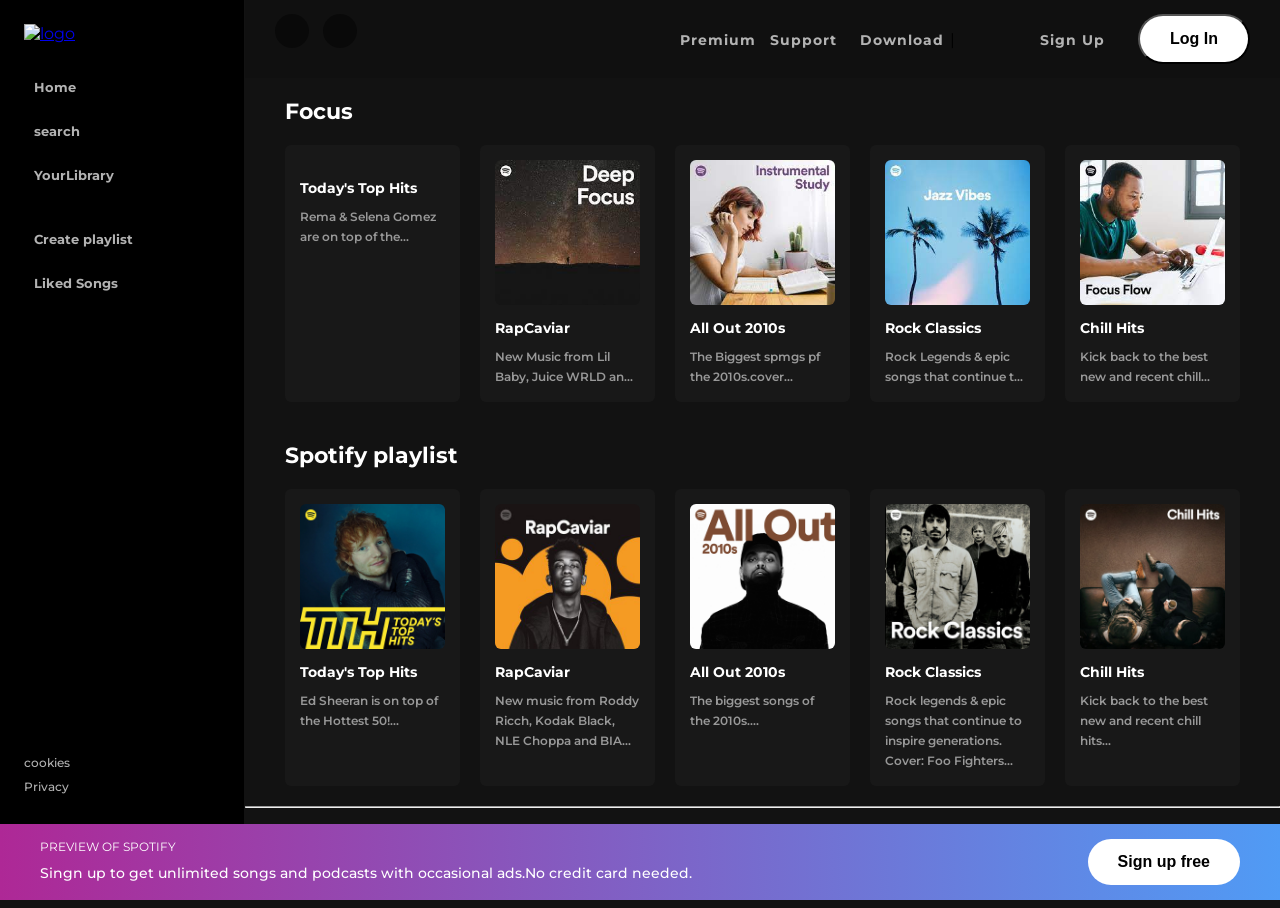
==== index.html @ 3f7cbe24 "changed name from spotify to index" ====
<!DOCTYPE html>
<html lang="en">
<head>
    <meta charset="UTF-8">
    <meta http-equiv="X-UA-Compatible" content="IE=edge">
    <meta name="viewport" content="width=device-width, initial-scale=1.0">
    <title>Spotify</title>
    <link href="https://fonts.googleapis.com/css2?family=Montserrat:ital,wght@0,100;0,200;0,300;0,400;0,500;0,600;0,700;0,800;0,900;1,100;1,200;1,300;1,400;1,500;1,600;1,700;1,800;1,900&display=swap" rel="stylesheet">
    <link rel="stylesheet" href="styles.css">

</head>
<body>
   
    <div class="sidebar">
        <div class="logo">
            <a href="#">
            <img src="logo.png" alt="logo">
        </a>
        </div>
        <div class="navigation" >
            <ul>
                <li>
                    <a href="#">
                     <span class="fa fa-home"></span>
                     <span>Home</span>
                    </a>
                </li>
                <li>
                    <a href="#">
                     <span class="fa fa-search"></span>
                     <span>search</span>
                    </a>
                </li>
                <li>
                    <a href="#">
                     <span class="fa fas fa-book"></span>
                     <span>YourLibrary</span>
                    </a>
                </li>
            </ul>
        </div>
        <div class="navigation">
            <ul>
                <li>
                    <a href="#">
                     <span class="fa fas fa-plus-square"></span>
                     <span>Create playlist</span>
                    </a>
                </li>
                <li>
                    <a href="#">
                     <span class="fa fas fa-heart"></span>
                     <span>Liked Songs</span>
                    </a>
                </li> 
            </ul>
        </div>
        <div class="policies">
            <ul>
                <li>
                    <a href="#">cookies</a>
                </li>
                <li>
                    <a href="#">Privacy</a>

                </li>
            </ul>
        </div>
    </div>
    <div class="main-container">
        <div class="topbar">
            <div class="prev-next-buttons">
                <button type="button" class="fa fas fa-chevron-left"></button>
                <button type="button" class="fa fas fa-chevron-right"></button>
            </div>
            <div class="navbar">
                <ul>
                    <li>
                        <a href="#">Premium</a>
                    </li>
                    <li>
                        <a href="#">Support</a>
                    </li>
                    <li>
                        <a href="#">Download</a>
                    </li>
                    <li class="divider">|</li>
                    <li>
                        <a href="#">Sign Up</a>
                    </li>
                   </ul>
                <button type="button">Log In</button>

            </div>
        </div>
        <div class="spotify-playlists">
            <h2>Focus</h2>
            <div class="list">
                <div class="item">
                    <img src="https://i.scdn.co/image/ab67706f00000002ca5a7517156021292e5663a6" alt="">
                    <div class="play">
                        <span class="fa fa-play"></span> 
                    </div>
                    <h4>Today's Top Hits</h4>
                    <p>Rema & Selena Gomez are on top of the...</p>
                </div>
                <div class="item">
                    <img src="images/image2.jpg"alt="">
                    <div class="play">
                        <span class="fa fa-play"></span> 
                    </div>
                    <h4>RapCaviar</h4>
                    <p>New Music from Lil Baby, Juice WRLD an...</p>
                </div>
                <div class="item">
                    <img src="images/image3.jpg" alt="">
                    <div class="play">
                        <span class="fa fa-play"></span> 
                    </div>
                    <h4>All Out 2010s</h4>
                    <p>The Biggest spmgs pf the 2010s.cover...</p>
                </div>
                <div class="item">
                    <img src="images/image4.jpg" alt="">
                    <div class="play">
                        <span class="fa fa-play"></span> 
                    </div>
                    <h4>Rock Classics </h4>
                    <p>Rock Legends & epic songs that continue t...</p>
                </div>
                <div class="item">
                    <img src="images/image5.jpg" alt="">
                    <div class="play">
                        <span class="fa fa-play"></span> 
                    </div>
                    <h4>Chill Hits</h4>
                    <p>Kick back to the best new and recent chill...</p>
                </div>
                
            </div>
        </div>
   
    <div class="spotify-playlists">
            <h2>Spotify playlist</h2>
            <div class="list">
                <div class="item">
                    <img src="images/image6.jpg" alt="">
                    <div class="play">
                        <span class="fa fa-play"></span> 
                    </div>
                    <h4>Today's Top Hits</h4>
                    <p>Ed Sheeran is on top of the Hottest 50!...</p>
                </div>
                <div class="item">
                    <img src="images/image7.jpg"alt="">
                    <div class="play">
                        <span class="fa fa-play"></span> 
                    </div>
                    <h4>RapCaviar</h4>
                    <p>New music from Roddy Ricch, Kodak Black, NLE Choppa and BIA...</p>
                </div>
                <div class="item">
                    <img src="images/image8.jpg" alt="">
                    <div class="play">
                        <span class="fa fa-play"></span> 
                    </div>
                    <h4>All Out 2010s</h4>
                    <p>The biggest songs of the 2010s....</p>
                </div>
                <div class="item">
                    <img src="images/image9.jpg" alt="">
                    <div class="play">
                        <span class="fa fa-play"></span> 
                    </div>
                    <h4>Rock Classics </h4>
                    <p> Rock legends & epic songs that continue to inspire generations. Cover: Foo Fighters...</p>
                </div>
                <div class="item">
                    <img src="images/image10.jpg" alt="">
                    <div class="play">
                        <span class="fa fa-play"></span> 
                    </div>
                    <h4>Chill Hits</h4>
                    <p>Kick back to the best new and recent chill hits...</p>
                </div>
               
            </div>
           
        </div>
     
        <div class="preview">
            <div class="text">
                <h6>Preview of spotify</h6>
                <p>Singn up to get unlimited songs and podcasts with occasional ads.No credit card needed. </p>
            </div>
            <div class="button">
                <button type="button">Sign up free</button>
            </div>
        </div>
        <hr>
    </div>
   
</div>
    <script
    src="http://kit.fontawesome.com/23cecef777.js">
    crossorigin="anonymous"

    </script>
    
</body>
</html>
---- styles.css ----
*{
    padding:0;
    margin: 0;
}


body{
    background-color: #121212;
    font-family: 'Montserrat', sans-serif;
}
.sidebar{
    position: fixed;
    left: 0;
    top: 0;
    bottom: 0;
    width: 196px;
    background-color: #000000;
    padding: 24px;
}
.sidebar .logo img{
    width: 130px;
}
.sidebar .navigation ul{
    list-style:none;
    margin-top:20px;
}
.sidebar .navigation ul li{
    padding: 10px 0px;
}
.sidebar .navigation ul li a{
    color: #b3b3b3;
    text-decoration: none;
    font-weight: bold;
    font-size: 13px;

}
.sidebar .navigation ul li a:hover,
.sidebar .navigation ul li a:active,
.sidebar .navigation ul li a:focus{
    color:#ffff;
}.sidebar .navigation ul li a:hover.fa,
.sidebar .navigation ul li a:active.fa,
.sidebar .navigation ul li a:focus.fa{
    color:#b3b3b3;
}
.sidebar .navigation ul li .fa{
    font-size: 20px;
    margin-right: 10px;
}
.sidebar .navigation ul li a:hover.fa:havor,
.sidebar .navigation ul li a:active.fa:active,
.sidebar .navigation ul li a:focus.fa:focus{
    color: #ffffff;

}
.sidebar .policies{
    position: absolute;
    bottom: 100px;
}.sidebar .policies ul{
    list-style: none;
}
.sidebar .policies ul li {
    padding-bottom: 5px;

}
.sidebar .policies ul li a{
    color: #b3b3b3;
    font-weight: 500;
    text-decoration: none;
    font-size: 12px;
}
.sidebar .policies ul li a:hover,
.sidebar .policies ul li a:active,
.sidebar .policies ul li a:focus{
    text-decoration: underline;

}
.main-container{
    margin-left: 245px;
    margin-bottom: 100px;
   
}
.topbar{
    display: flex;
    justify-content: space-between;
    background-color: #101010;
    padding: 14px 30px;
}
.topbar .prev-next-buttons button{
    color:#7a7a7a;
    cursor:not-allowed;
    width: 34px;
    height:34px;
    border-radius: 100%;
    font-size:18px;
    border: 0px;
    background-color: #090909;
    margin-right: 10px;
}
.topbar .navbar{
    display: flex;
    align-items: center;

}
.topbar .navbar ul{
    list-style: none;
}
.topbar .navbar ul li{
    display: inline-block;
    margin: 0px 8px;
    width:70px;
}
.topbar .navbar ul li a{
    color: #b3b3b3;
    text-decoration: none;
    font-weight: bold;
    font-size: 14px;
    letter-spacing: 1px;
}.topbar .navbar ul li a:hover,
.topbar .navbar ul li a:active,
.topbar .navbar ul li a:focus{
    color: #ffffff;
    font-size: 15px;
}
.topbar .navbar ul li .divider{
    color: #ffff;
    font-size: 26px;
    margin: 0px 20px;
    width: auto;

}
.topbar .navbar button{
    background-color: #ffff;
    color: #000000;
    font-size: 16px;
    font-weight: bold;
    padding: 14px 30px;
    border:opx;
    border-radius: 40px;
    cursor: pointer;
    margin-left: 20px;
}
.topbar .navbar button:hover,
.topbar .navbar button:active,
.topbar .navbar button:focus{
    color: #f2f2f2;
}
.spotify-playlists{
    padding: 20px 40px; 
   
}
.spotify-playlists h2{
    color: #ffffff;
    font-size: 22px;
    margin-bottom: 20px;
}
.spotify-playlists .list{
    display: flex;
    gap: 20px;
    overflow: hidden;

}
.spotify-playlists .list .item{
    min-width: 140px;
    width: 160px;
    padding: 15px;
    background-color: #181818;
    border-radius: 6px;
    cursor: pointer;
    transition: all ease 0.4s;
   
}
.spotify-playlists .list .item:hover{
    background-color: #252525;
}
.spotify-playlists .list .item img{
    width: 100%;
    border-radius: 6px;
    margin-bottom: 10px;
}
.spotify-playlists .list .item .play{
    position: relative;
}
.spotify-playlists .list .item .play .fa{
    position: absolute;
    right: 10px;
    top: -60px;
    padding: 18px;
    background-color: #1db954;
    border-radius: 100%;
    opacity: 0;
    transition: all ease 0.4s;
}
.spotify-playlists .list .item:hover .play .fa{
    opacity: 1;
    transform: translateY(-20px);

}
.spotify-playlists .list .item h4{
    color: #ffffff;
    font-size: 14px;
    margin-bottom:10px ;
    white-space: nowrap;
    overflow: hidden;
    text-overflow: ellipsis;
}
.spotify-playlists .list .item p{
    color: #989898;
    font-size: 12px;
    line-height: 20px;
    font-weight: 600;
}
.spotify-playlists hr{
    margin: 70px 0px 0px ;
    border-color: #636363;
    
}
.preview{
    position:fixed;
    bottom:0;
    left:0;
    right:0;
    background: linear-gradient(to right,#ae2896,#509bf5);
    padding: 15px 40px;
    display: flex;
    justify-content: space-between;

}
.preview h6{
    color:#ffffff;
    text-transform: uppercase;
    font-weight: 400;
    font-size: 12px;
    margin-bottom: 10px;
}
.preview p{
    color: #ffffff;
    font-size: 14px;
    font-weight: 500;
}
.preview button{
    background-color: #ffffff;
    color: #000000;
    font-size: 16px;
    font-weight: bold;
    padding: 14px 30px;
    border: 0px;
    border-radius: 40px;
    cursor: pointer;
    
}
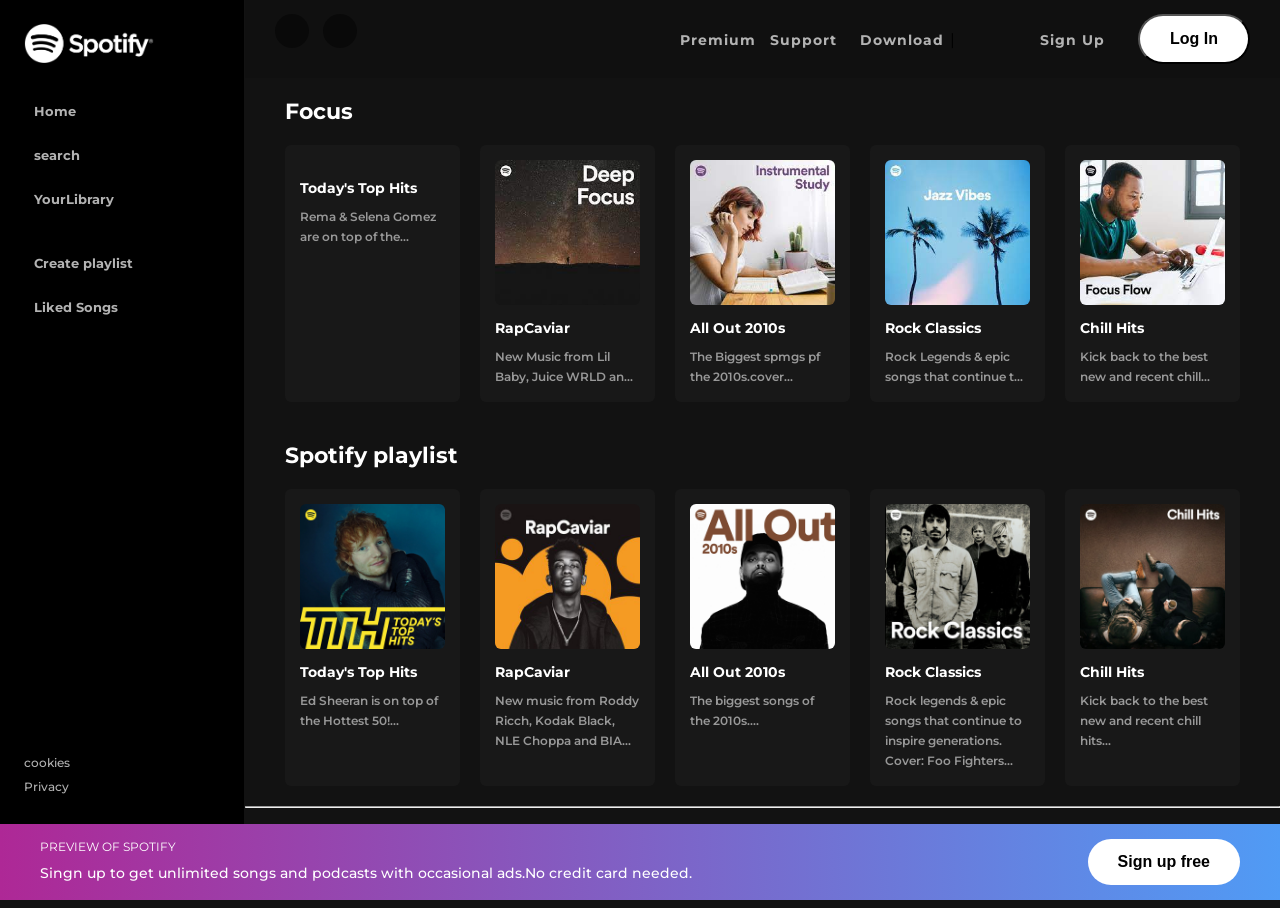
==== commit fe9bbef2: "logo added" ====
--- a/index.html
+++ b/index.html
@@ -14,7 +14,7 @@
     <div class="sidebar">
         <div class="logo">
             <a href="#">
-            <img src="logo.png" alt="logo">
+            <img src="images/logo.png" alt="logo">
         </a>
         </div>
         <div class="navigation" >
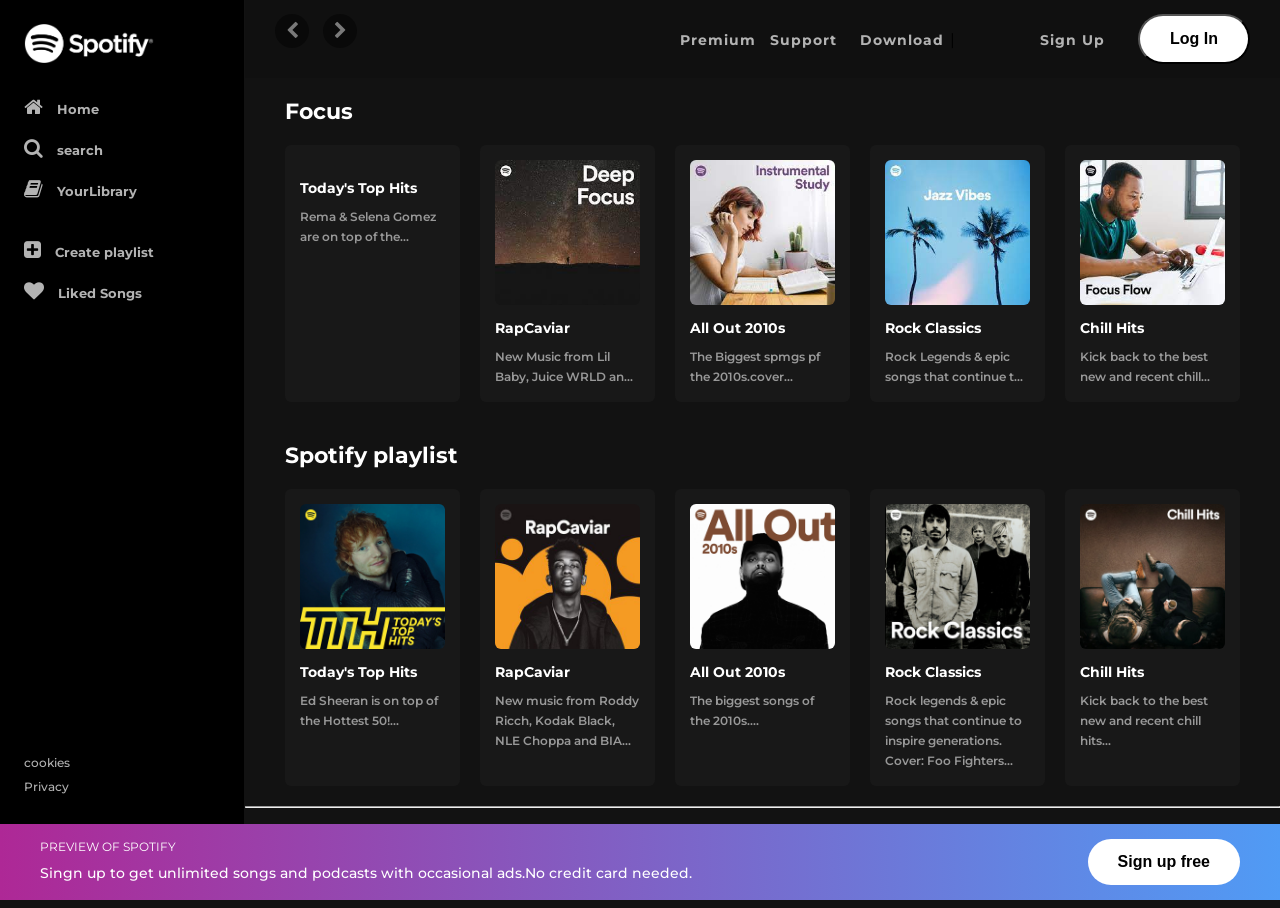
==== commit 779f23d5: "font awsome link added" ====
--- a/index.html
+++ b/index.html
@@ -7,6 +7,7 @@
     <title>Spotify</title>
     <link href="https://fonts.googleapis.com/css2?family=Montserrat:ital,wght@0,100;0,200;0,300;0,400;0,500;0,600;0,700;0,800;0,900;1,100;1,200;1,300;1,400;1,500;1,600;1,700;1,800;1,900&display=swap" rel="stylesheet">
     <link rel="stylesheet" href="styles.css">
+    <link rel="stylesheet" type="text/css" href="https://stackpath.bootstrapcdn.com/font-awesome/4.7.0/css/font-awesome.min.css">
 
 </head>
 <body>
@@ -201,11 +202,6 @@
     </div>
    
 </div>
-    <script
-    src="http://kit.fontawesome.com/23cecef777.js">
-    crossorigin="anonymous"
-
-    </script>
     
 </body>
 </html>
